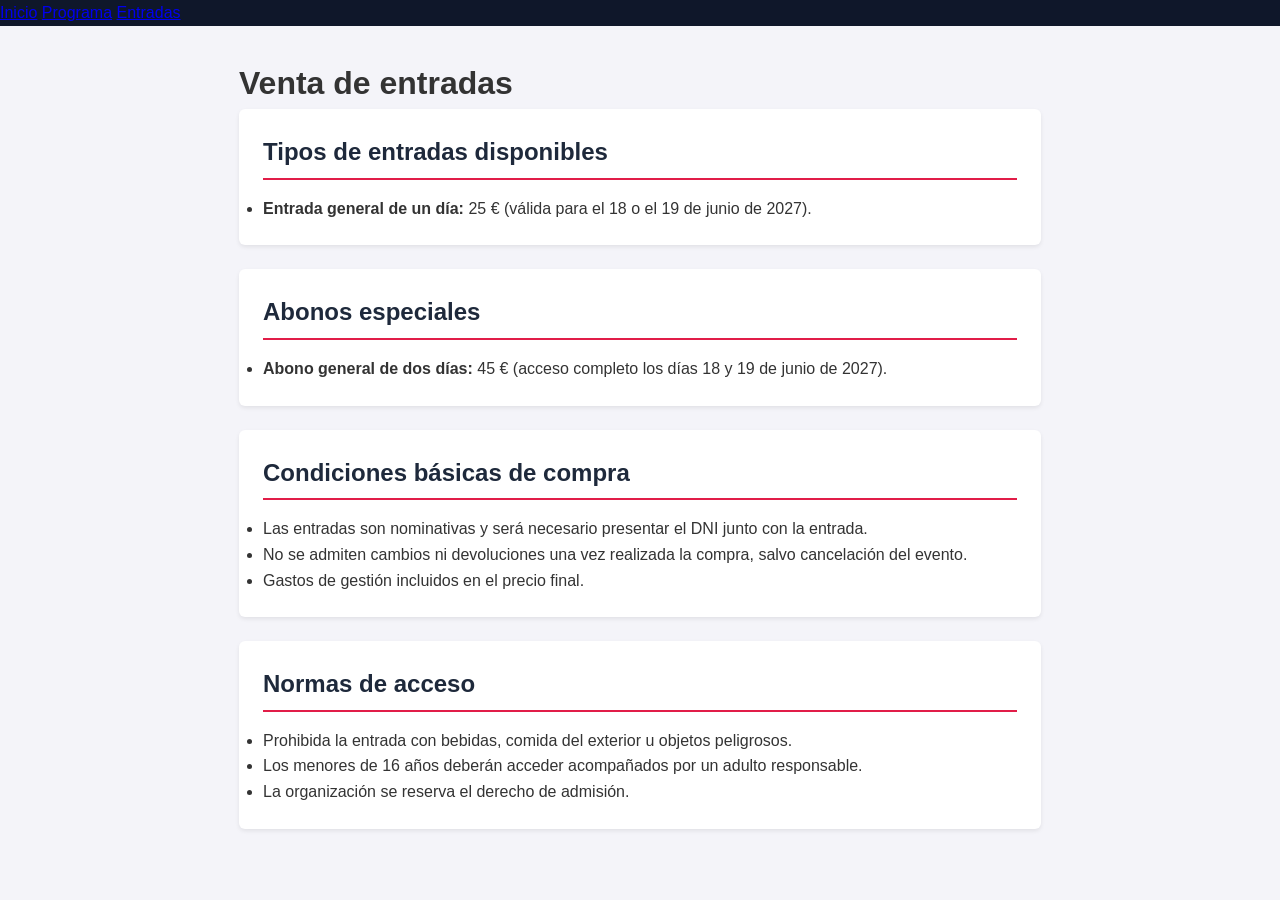
==== entradas.html @ 9cacad5b "Añade abono de dos días y actualiza eslogan del festival" ====
<!DOCTYPE html>
<html lang="es">
<head>
  <meta charset="UTF-8">
  <title>Entradas - Festival DAM 2027</title>
  <link rel="stylesheet" href="style.css">
</head>
<body>
  <nav>
    <a href="index.html">Inicio</a>
    <a href="programa.html">Programa</a>
    <a href="entradas.html">Entradas</a>
  </nav>
  <main>
    <h1>Venta de entradas</h1>
    <section>
      <h2>Tipos de entradas disponibles</h2>
      <ul>
        <li><strong>Entrada general de un día:</strong> 25 € (válida para el 18 o el 19 de junio de 2027).</li>
      </ul>
    </section>

    <section>
      <h2>Abonos especiales</h2>
      <ul>
        <li><strong>Abono general de dos días:</strong> 45 € (acceso completo los días 18 y 19 de junio de 2027).</li>
      </ul>
    </section>

    <section>
      <h2>Condiciones básicas de compra</h2>
      <ul>
        <li>Las entradas son nominativas y será necesario presentar el DNI junto con la entrada.</li>
        <li>No se admiten cambios ni devoluciones una vez realizada la compra, salvo cancelación del evento.</li>
        <li>Gastos de gestión incluidos en el precio final.</li>
      </ul>
    </section>
    <section>
      <h2>Normas de acceso</h2>
      <ul>
        <li>Prohibida la entrada con bebidas, comida del exterior u objetos peligrosos.</li>
        <li>Los menores de 16 años deberán acceder acompañados por un adulto responsable.</li>
        <li>La organización se reserva el derecho de admisión.</li>
      </ul>
    </section>
  </main>
</body>
</html>
---- style.css ----
/* Estilos generales */
* {
    box-sizing: border-box;
    margin: 0;
    padding: 0;
}

body {
    font-family: Arial, Helvetica, sans-serif;
    line-height: 1.6;
    color: #333;
    background-color: #f4f4f9;
}

/* Cabecera y navegación */
header {
    background-color: #1e293b;
    color: #ffffff;
    text-align: center;
    padding: 2rem 1rem 0 1rem;
}

header h1 {
    font-size: 2.2rem;
    margin-bottom: 0.3rem;
}

.fechas {
    font-size: 1.1rem;
    color: #cbd5e1;
    margin-bottom: 1.5rem;
}

nav {
    background-color: #0f172a;
}

nav ul {
    list-style: none;
    display: flex;
    justify-content: center;
}

nav ul li a {
    display: block;
    color: #ffffff;
    text-decoration: none;
    padding: 1rem 1.5rem;
    font-weight: bold;
}

nav ul li a:hover,
nav ul li a.activo {
    background-color: #e11d48;
}

/* Contenido principal */
main {
    max-width: 850px;
    margin: 2rem auto;
    padding: 0 1.5rem;
}

h2 {
    color: #1e293b;
    margin-bottom: 1rem;
    border-bottom: 2px solid #e11d48;
    padding-bottom: 0.4rem;
}

h3 {
    color: #1e293b;
    margin-bottom: 0.8rem;
}

section {
    background-color: #ffffff;
    padding: 1.5rem;
    margin-bottom: 1.5rem;
    border-radius: 6px;
    box-shadow: 0 2px 4px rgba(0, 0, 0, 0.08);
}

/* Inicio */
.destacado {
    text-align: center;
}

.eslogan {
    font-size: 1.3rem;
    font-weight: bold;
    color: #e11d48;
    margin: 1rem 0;
}

.info-general ul {
    margin-left: 1.5rem;
}

.info-general li {
    margin-bottom: 0.5rem;
}

/* Botones */
.boton {
    display: inline-block;
    background-color: #e11d48;
    color: #ffffff;
    padding: 0.75rem 1.5rem;
    text-decoration: none;
    border: none;
    border-radius: 4px;
    font-size: 1rem;
    font-weight: bold;
    cursor: pointer;
    margin-top: 1rem;
}

.boton:hover {
    background-color: #be123c;
}

/* Tablas del programa */
table {
    width: 100%;
    border-collapse: collapse;
    margin-top: 0.5rem;
}

th, td {
    text-align: left;
    padding: 0.8rem;
    border-bottom: 1px solid #e2e8f0;
}

th {
    background-color: #f8fafc;
    color: #1e293b;
}

.concierto-principal {
    background-color: #fff1f2;
}

/* Entradas y formulario */
.tarjeta-entrada {
    border: 2px solid #e11d48;
    border-radius: 6px;
    padding: 1.5rem;
    text-align: center;
}

.precio {
    font-size: 2rem;
    font-weight: bold;
    color: #e11d48;
    margin: 0.5rem 0;
}

.campo {
    margin-bottom: 1rem;
}

.campo label {
    display: block;
    font-weight: bold;
    margin-bottom: 0.3rem;
}

.campo input,
.campo select {
    width: 100%;
    padding: 0.6rem;
    border: 1px solid #cbd5e1;
    border-radius: 4px;
    font-size: 1rem;
}

/* Pie de página */
footer {
    text-align: center;
    padding: 1.5rem;
    background-color: #1e293b;
    color: #cbd5e1;
    margin-top: 2rem;
}
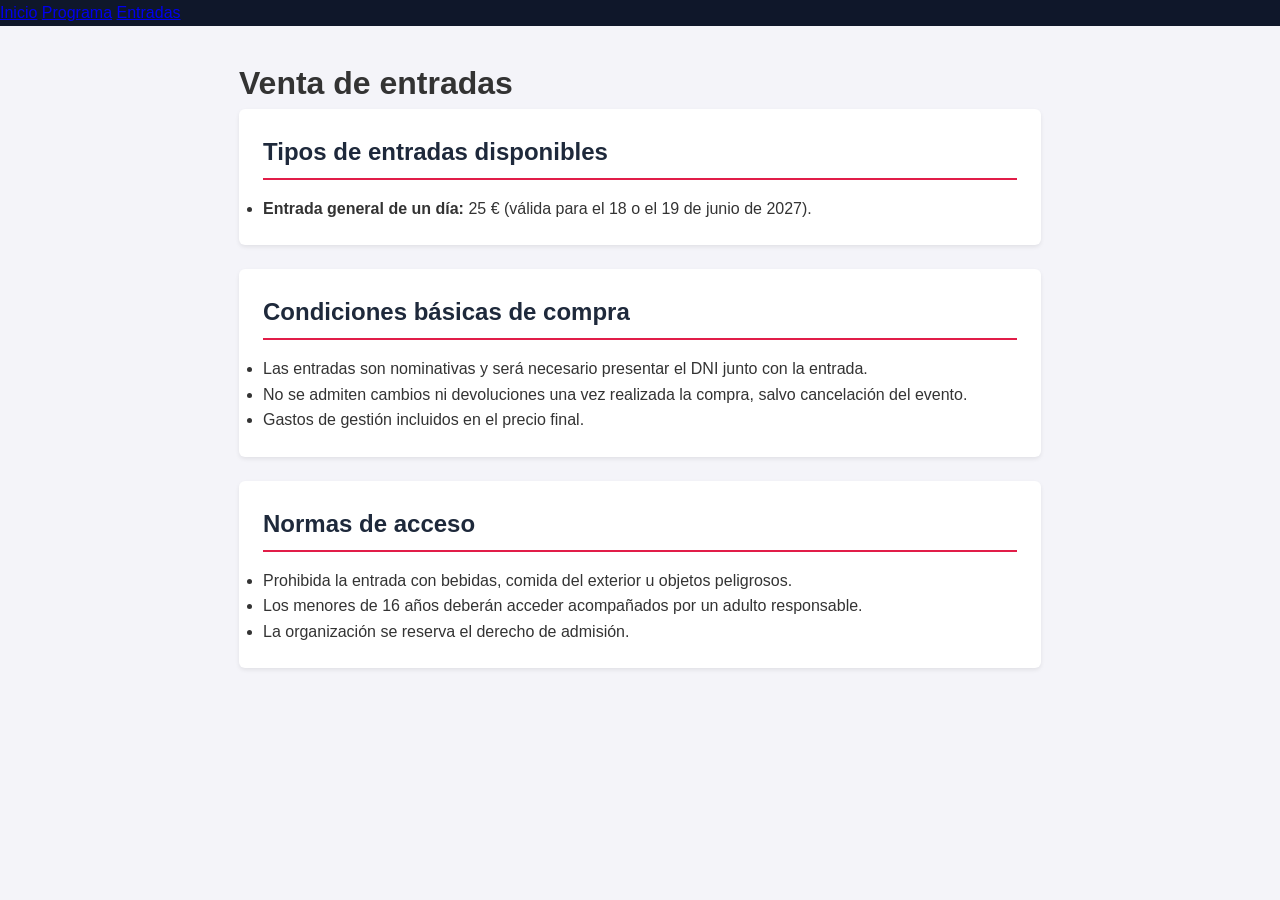
==== commit 5a0c753b: "Fusiona cambios de main y resuelve conflicto en .gitignore" ====
--- a/entradas.html
+++ b/entradas.html
@@ -19,14 +19,6 @@
         <li><strong>Entrada general de un día:</strong> 25 € (válida para el 18 o el 19 de junio de 2027).</li>
       </ul>
     </section>
-
-    <section>
-      <h2>Abonos especiales</h2>
-      <ul>
-        <li><strong>Abono general de dos días:</strong> 45 € (acceso completo los días 18 y 19 de junio de 2027).</li>
-      </ul>
-    </section>
-
     <section>
       <h2>Condiciones básicas de compra</h2>
       <ul>
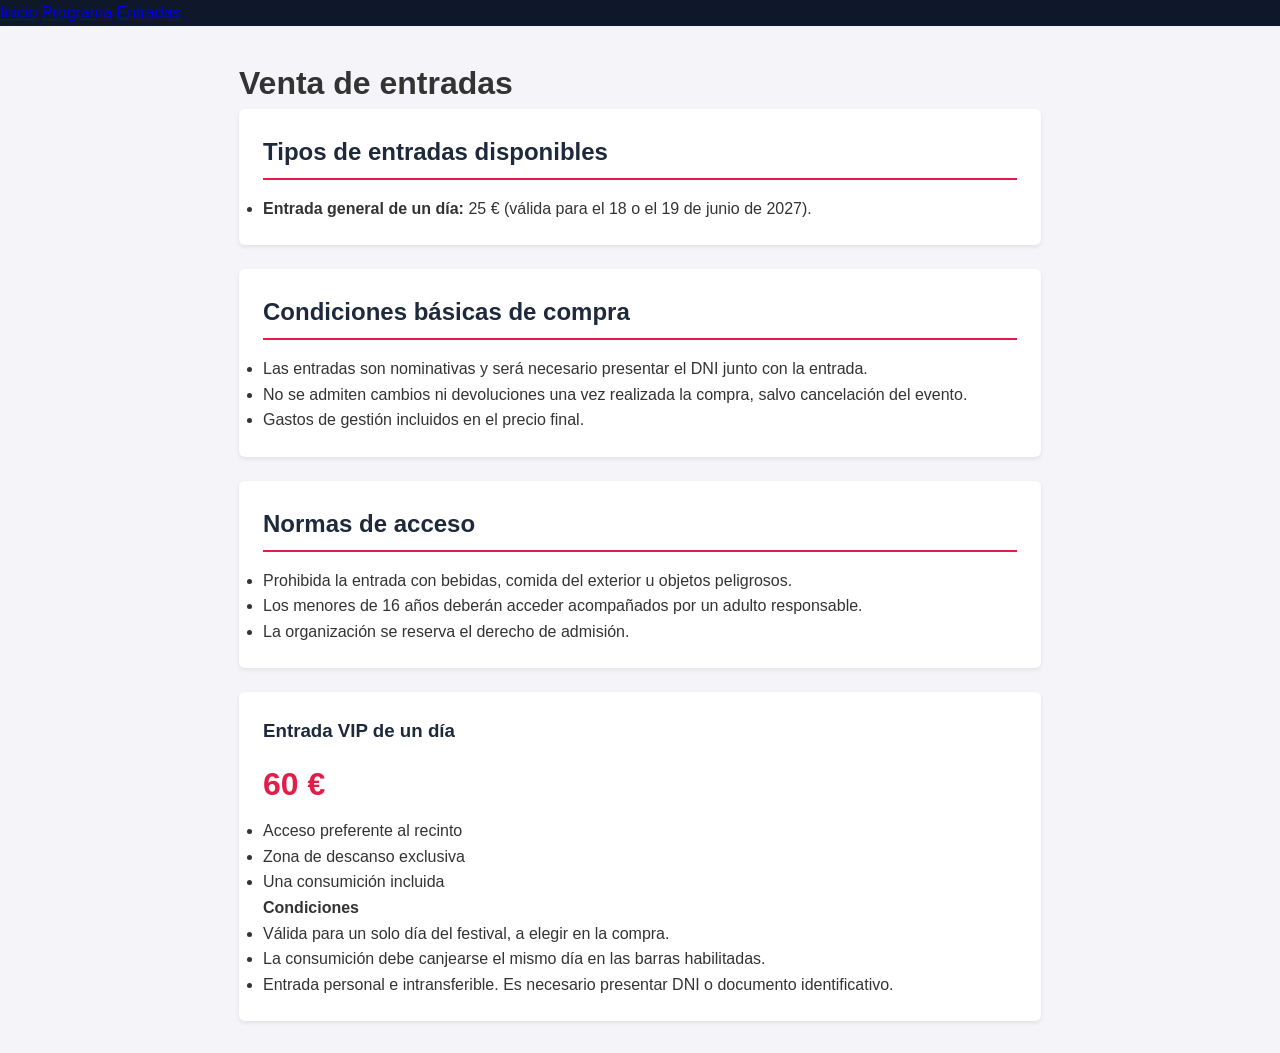
==== commit dc30f9f2: "Añade entrada VIP de un día con sus condiciones" ====
--- a/entradas.html
+++ b/entradas.html
@@ -35,6 +35,21 @@
         <li>La organización se reserva el derecho de admisión.</li>
       </ul>
     </section>
+            <section class="entrada-vip">
+            <h3>Entrada VIP de un día</h3>
+            <p class="precio">60 €</p>
+            <ul>
+                <li>Acceso preferente al recinto</li>
+                <li>Zona de descanso exclusiva</li>
+                <li>Una consumición incluida</li>
+            </ul>
+            <h4>Condiciones</h4>
+            <ul>
+                <li>Válida para un solo día del festival, a elegir en la compra.</li>
+                <li>La consumición debe canjearse el mismo día en las barras habilitadas.</li>
+                <li>Entrada personal e intransferible. Es necesario presentar DNI o documento identificativo.</li>
+            </ul>
+        </section>
   </main>
 </body>
 </html>
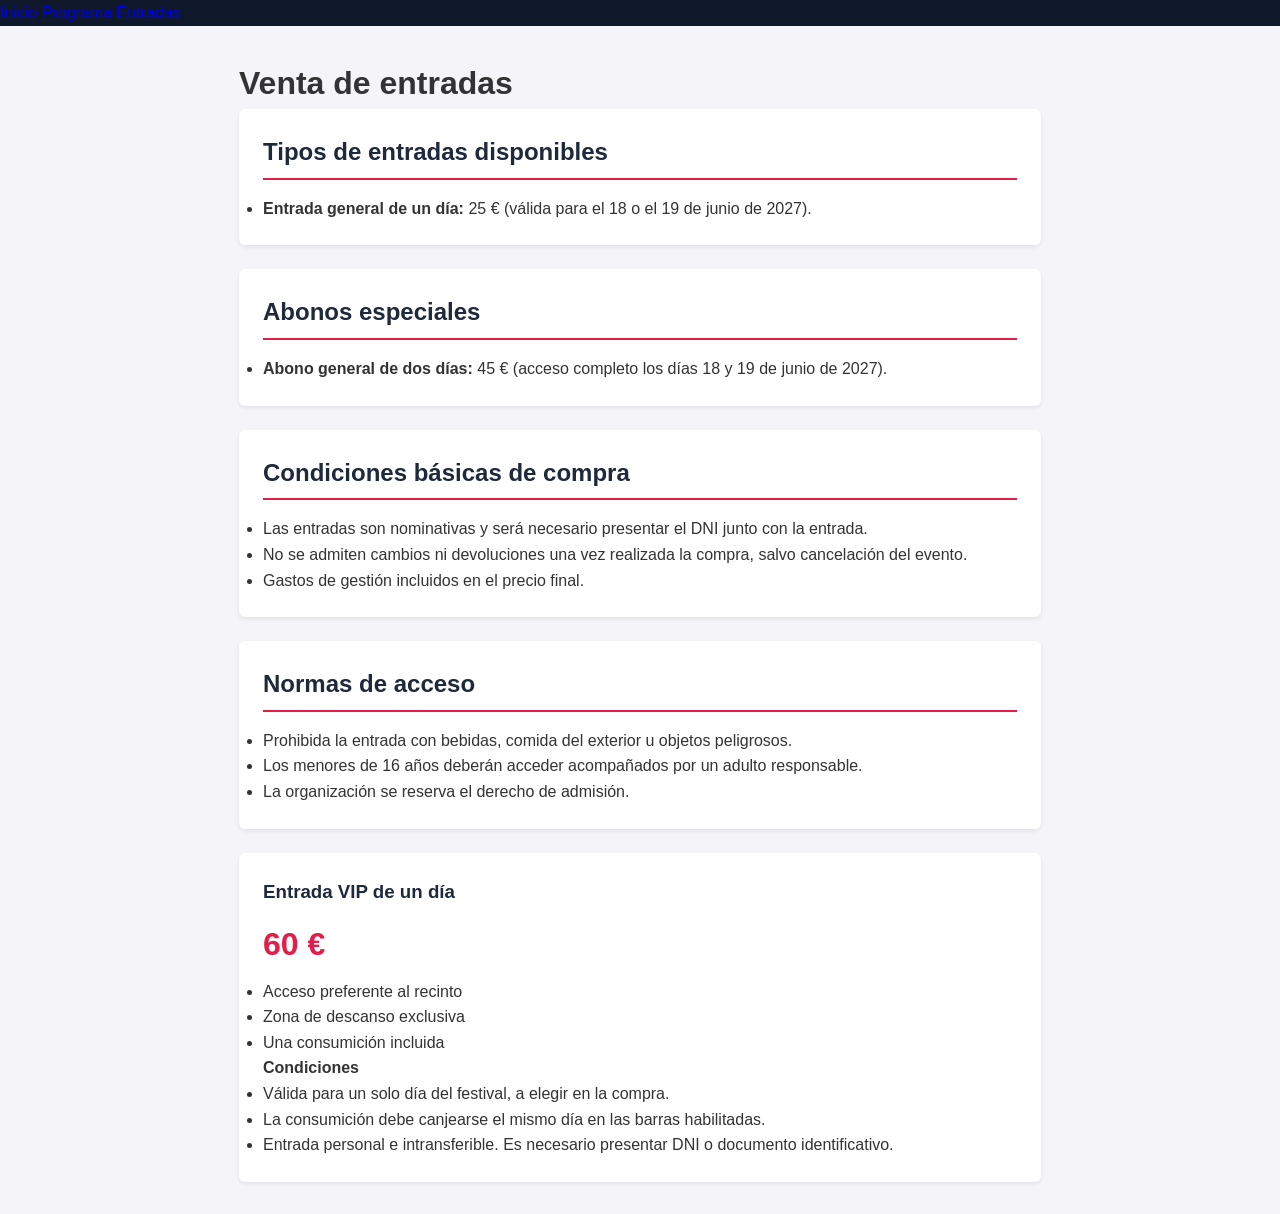
==== commit 555a0501: "Resuelve conflicto en el eslogan de index.html" ====
--- a/entradas.html
+++ b/entradas.html
@@ -19,6 +19,14 @@
         <li><strong>Entrada general de un día:</strong> 25 € (válida para el 18 o el 19 de junio de 2027).</li>
       </ul>
     </section>
+
+    <section>
+      <h2>Abonos especiales</h2>
+      <ul>
+        <li><strong>Abono general de dos días:</strong> 45 € (acceso completo los días 18 y 19 de junio de 2027).</li>
+      </ul>
+    </section>
+
     <section>
       <h2>Condiciones básicas de compra</h2>
       <ul>
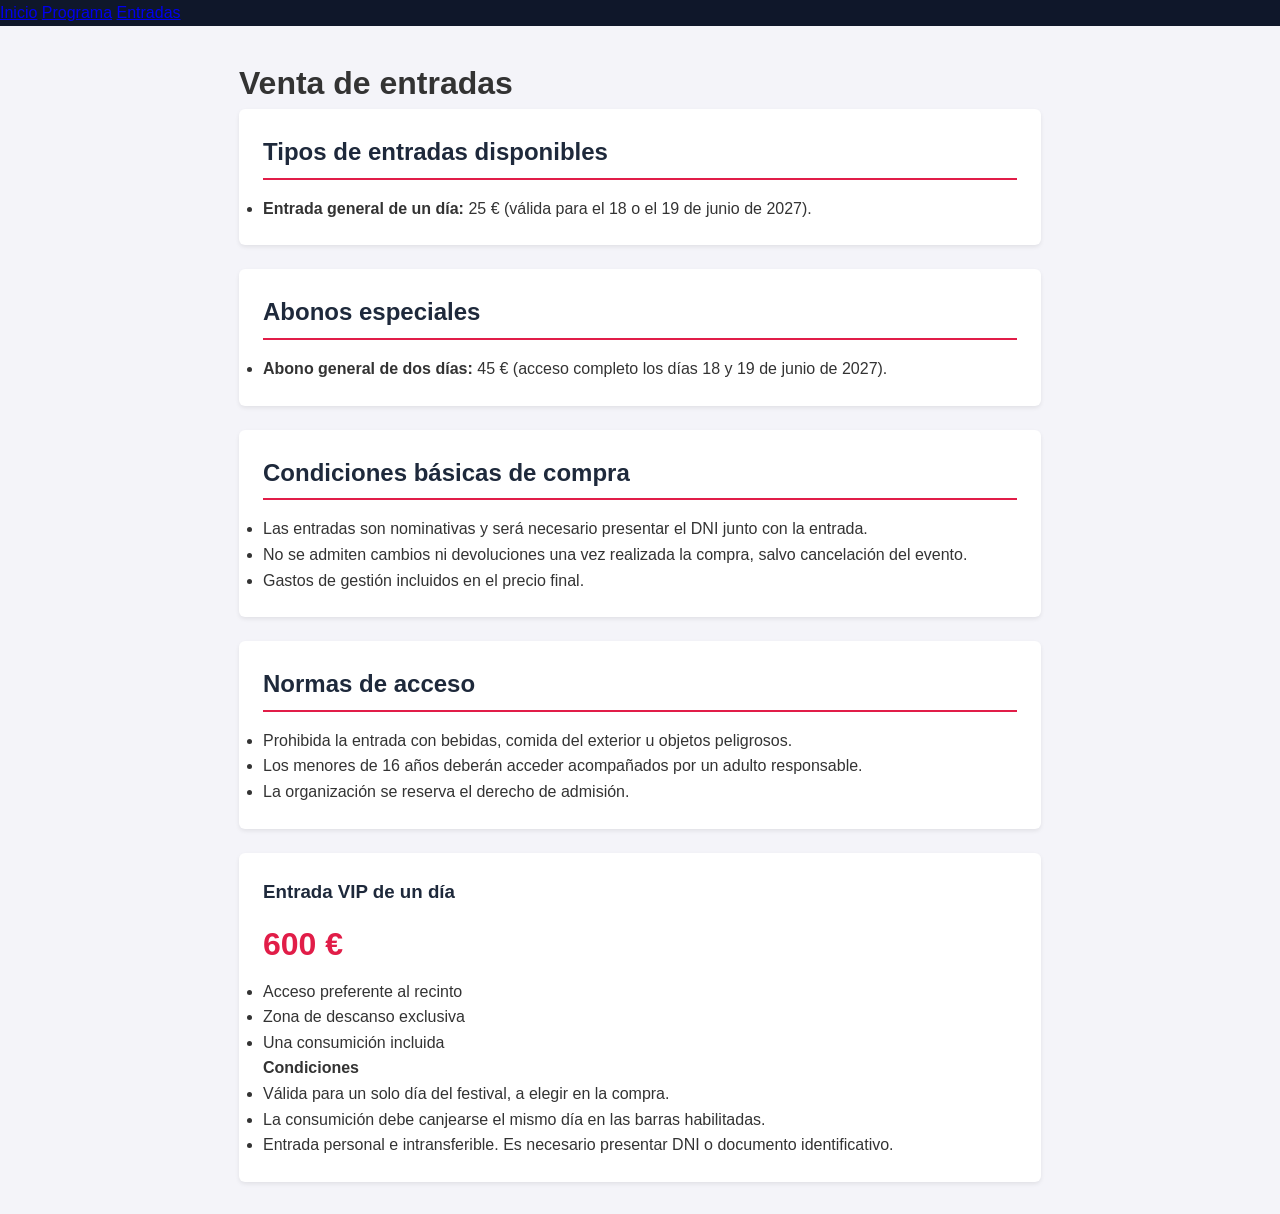
==== commit f0925b5e: "Actualiza precio de la entrada VIP" ====
--- a/entradas.html
+++ b/entradas.html
@@ -45,7 +45,7 @@
     </section>
             <section class="entrada-vip">
             <h3>Entrada VIP de un día</h3>
-            <p class="precio">60 €</p>
+            <p class="precio">600 €</p>
             <ul>
                 <li>Acceso preferente al recinto</li>
                 <li>Zona de descanso exclusiva</li>
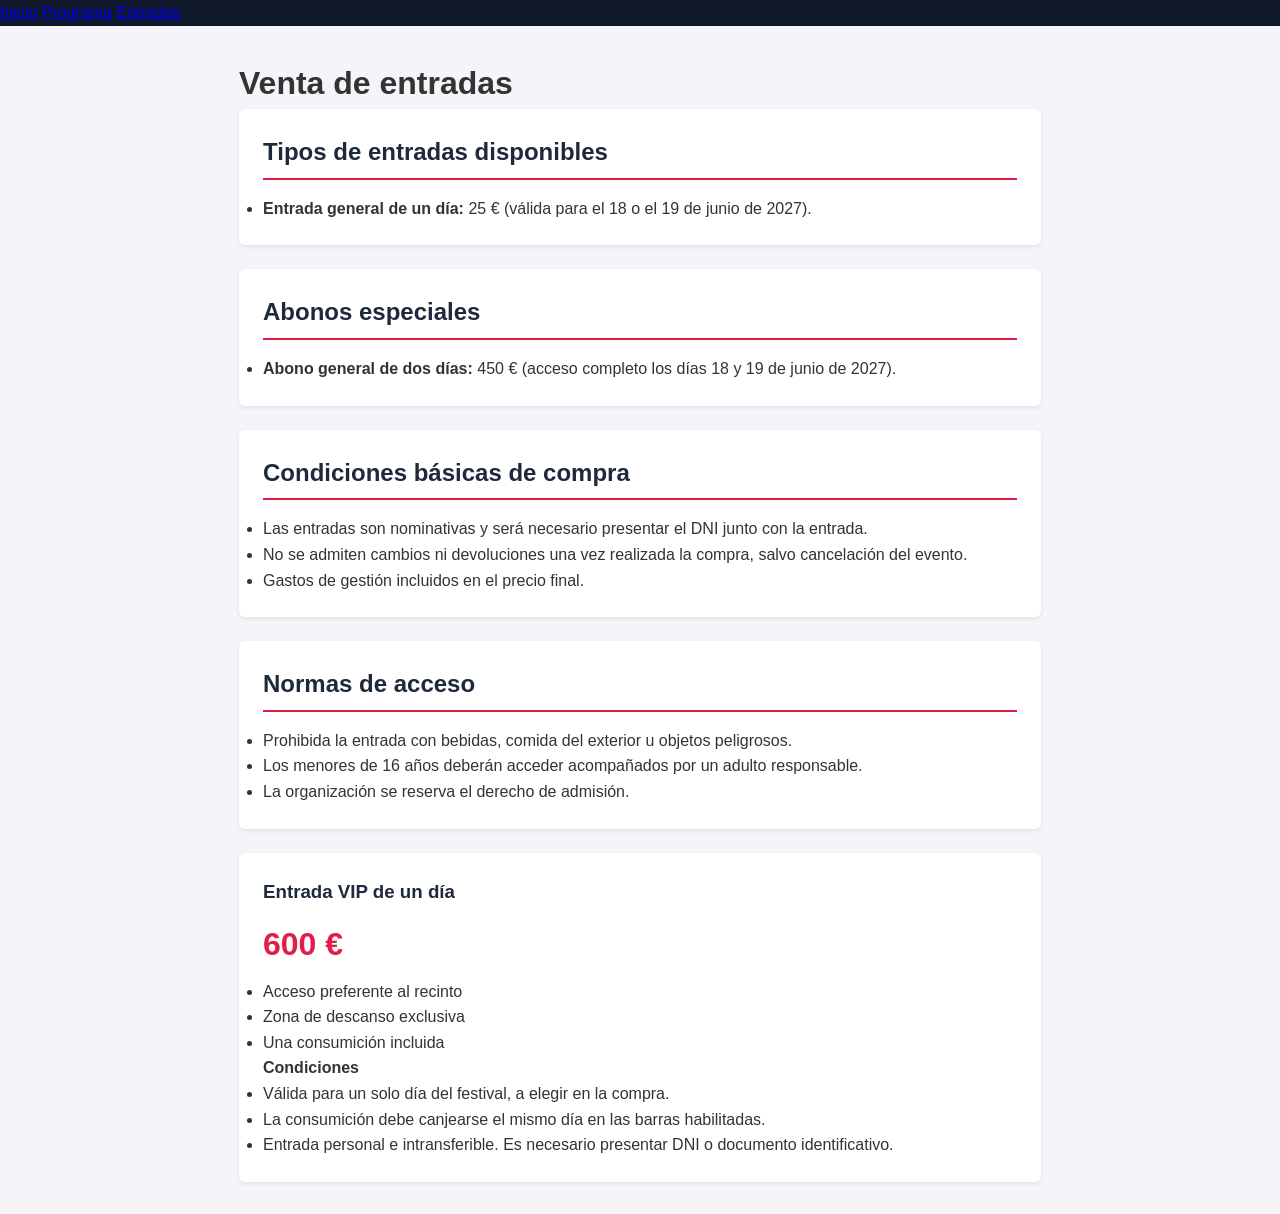
==== commit 175f5407: "Actualiza precio del abono de dos días" ====
--- a/entradas.html
+++ b/entradas.html
@@ -23,7 +23,7 @@
     <section>
       <h2>Abonos especiales</h2>
       <ul>
-        <li><strong>Abono general de dos días:</strong> 45 € (acceso completo los días 18 y 19 de junio de 2027).</li>
+        <li><strong>Abono general de dos días:</strong> 450 € (acceso completo los días 18 y 19 de junio de 2027).</li>
       </ul>
     </section>
 
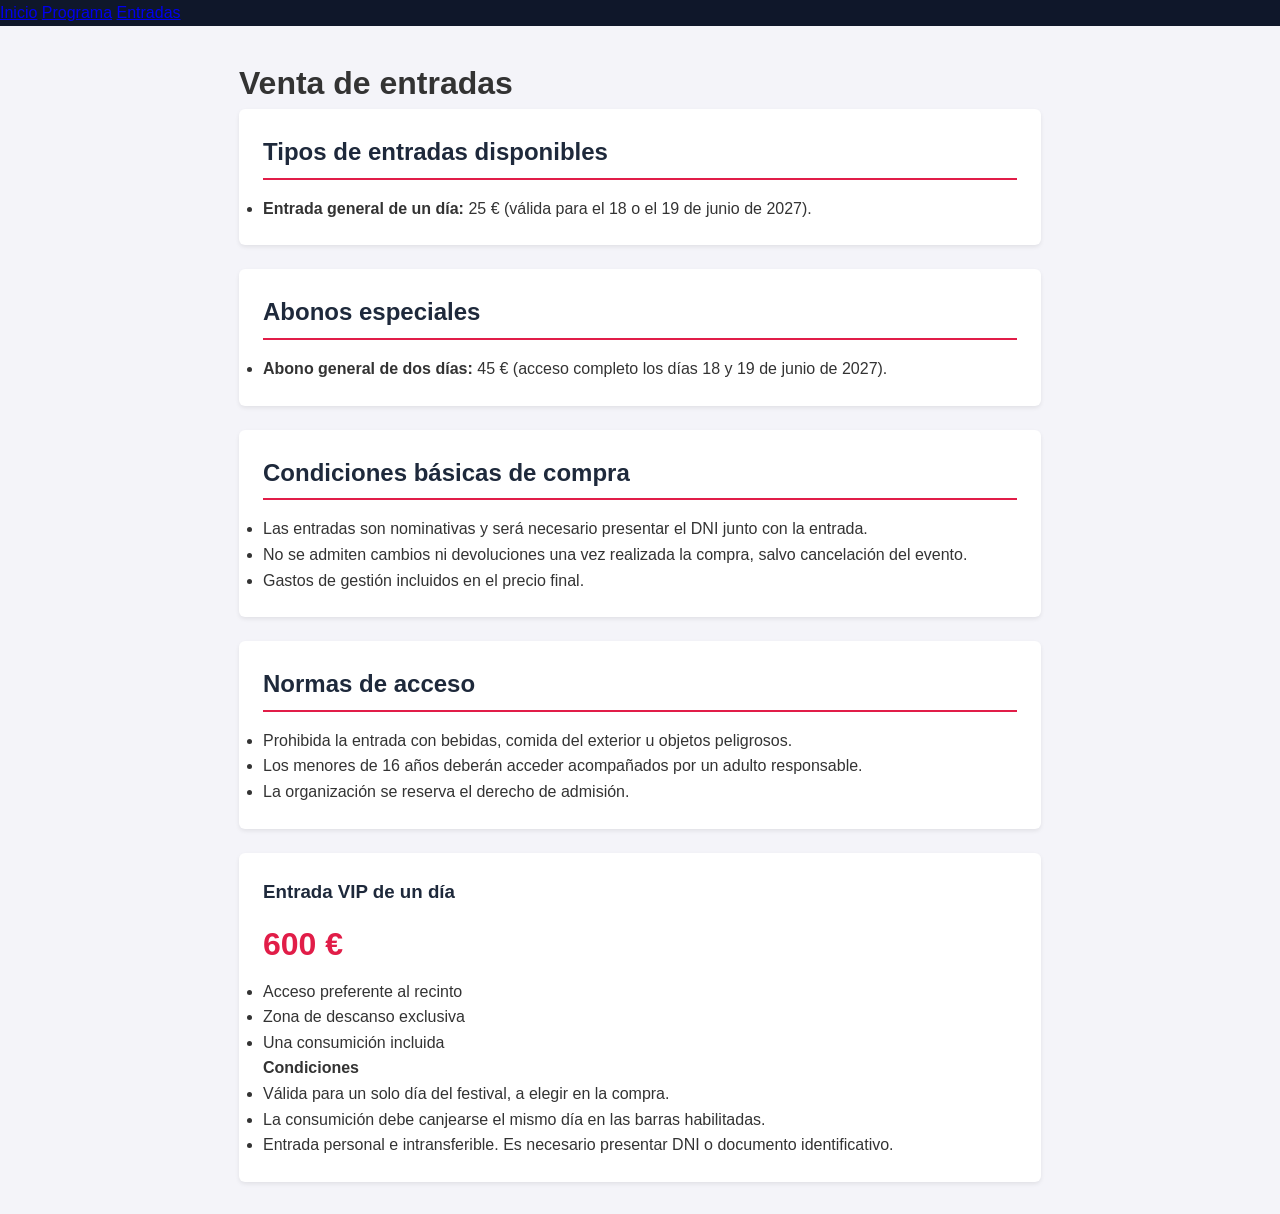
==== commit b1919774: "Revert "Actualiza precio del abono de dos días" This reverts commit 175f540764a32c9fc63b239a4c57eb64" ====
--- a/entradas.html
+++ b/entradas.html
@@ -23,7 +23,7 @@
     <section>
       <h2>Abonos especiales</h2>
       <ul>
-        <li><strong>Abono general de dos días:</strong> 450 € (acceso completo los días 18 y 19 de junio de 2027).</li>
+        <li><strong>Abono general de dos días:</strong> 45 € (acceso completo los días 18 y 19 de junio de 2027).</li>
       </ul>
     </section>
 
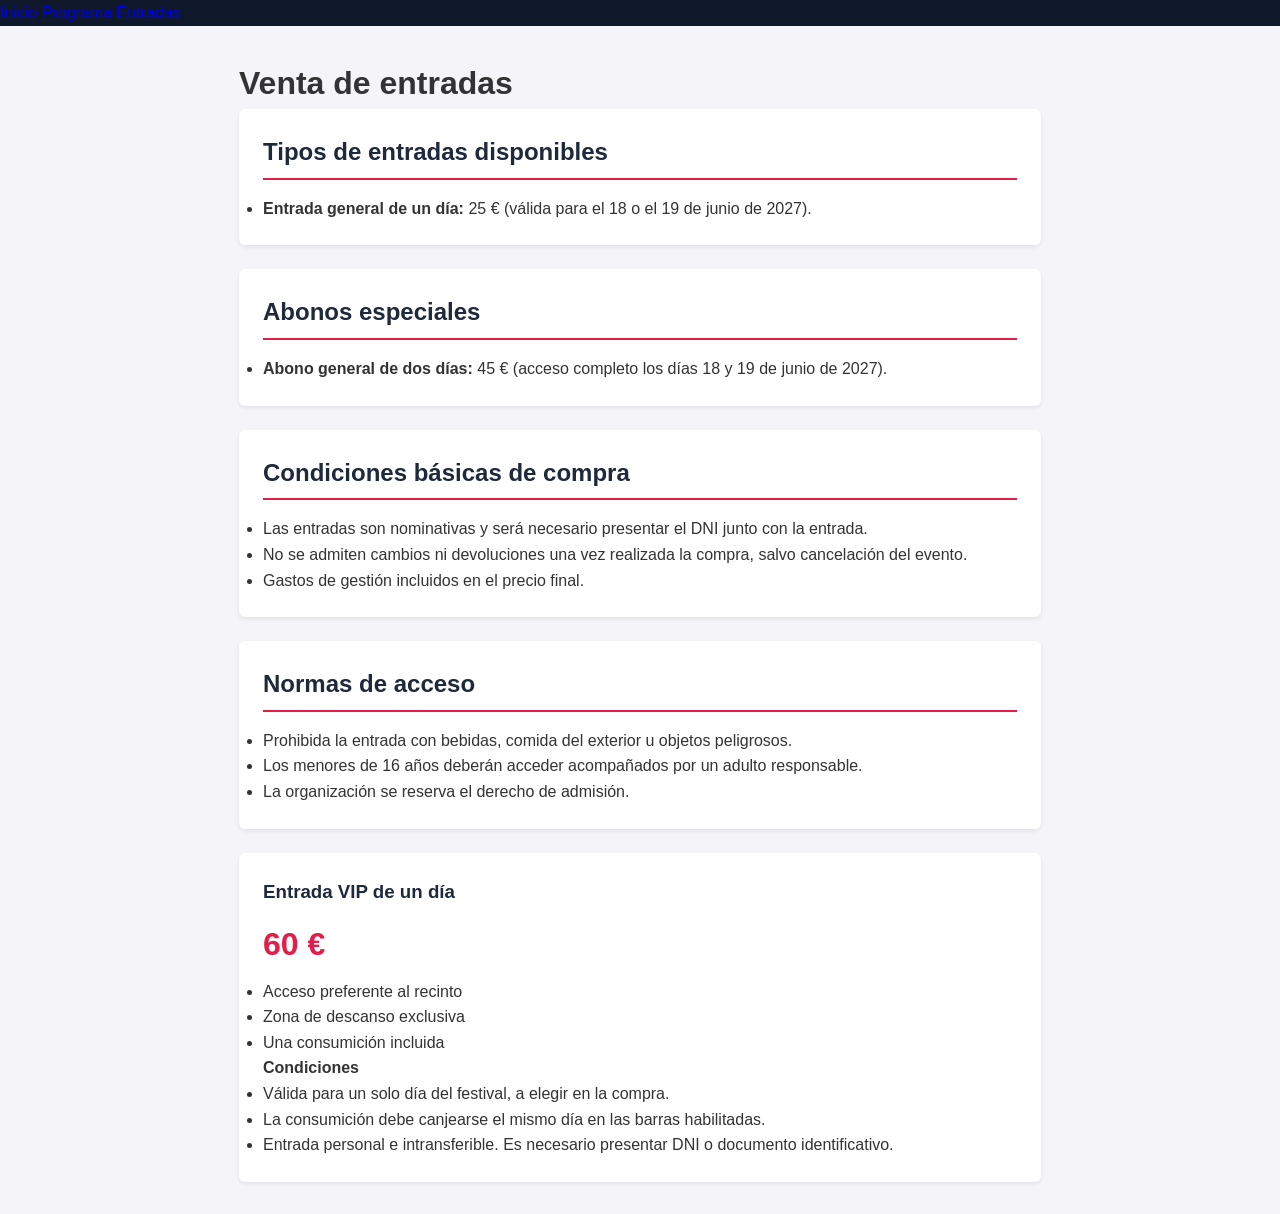
==== commit 14ddc88f: "Revert "Actualiza precio de la entrada VIP" This reverts commit f0925b5ef1c514ba2337f167e93a80b3f206" ====
--- a/entradas.html
+++ b/entradas.html
@@ -45,7 +45,7 @@
     </section>
             <section class="entrada-vip">
             <h3>Entrada VIP de un día</h3>
-            <p class="precio">600 €</p>
+            <p class="precio">60 €</p>
             <ul>
                 <li>Acceso preferente al recinto</li>
                 <li>Zona de descanso exclusiva</li>
